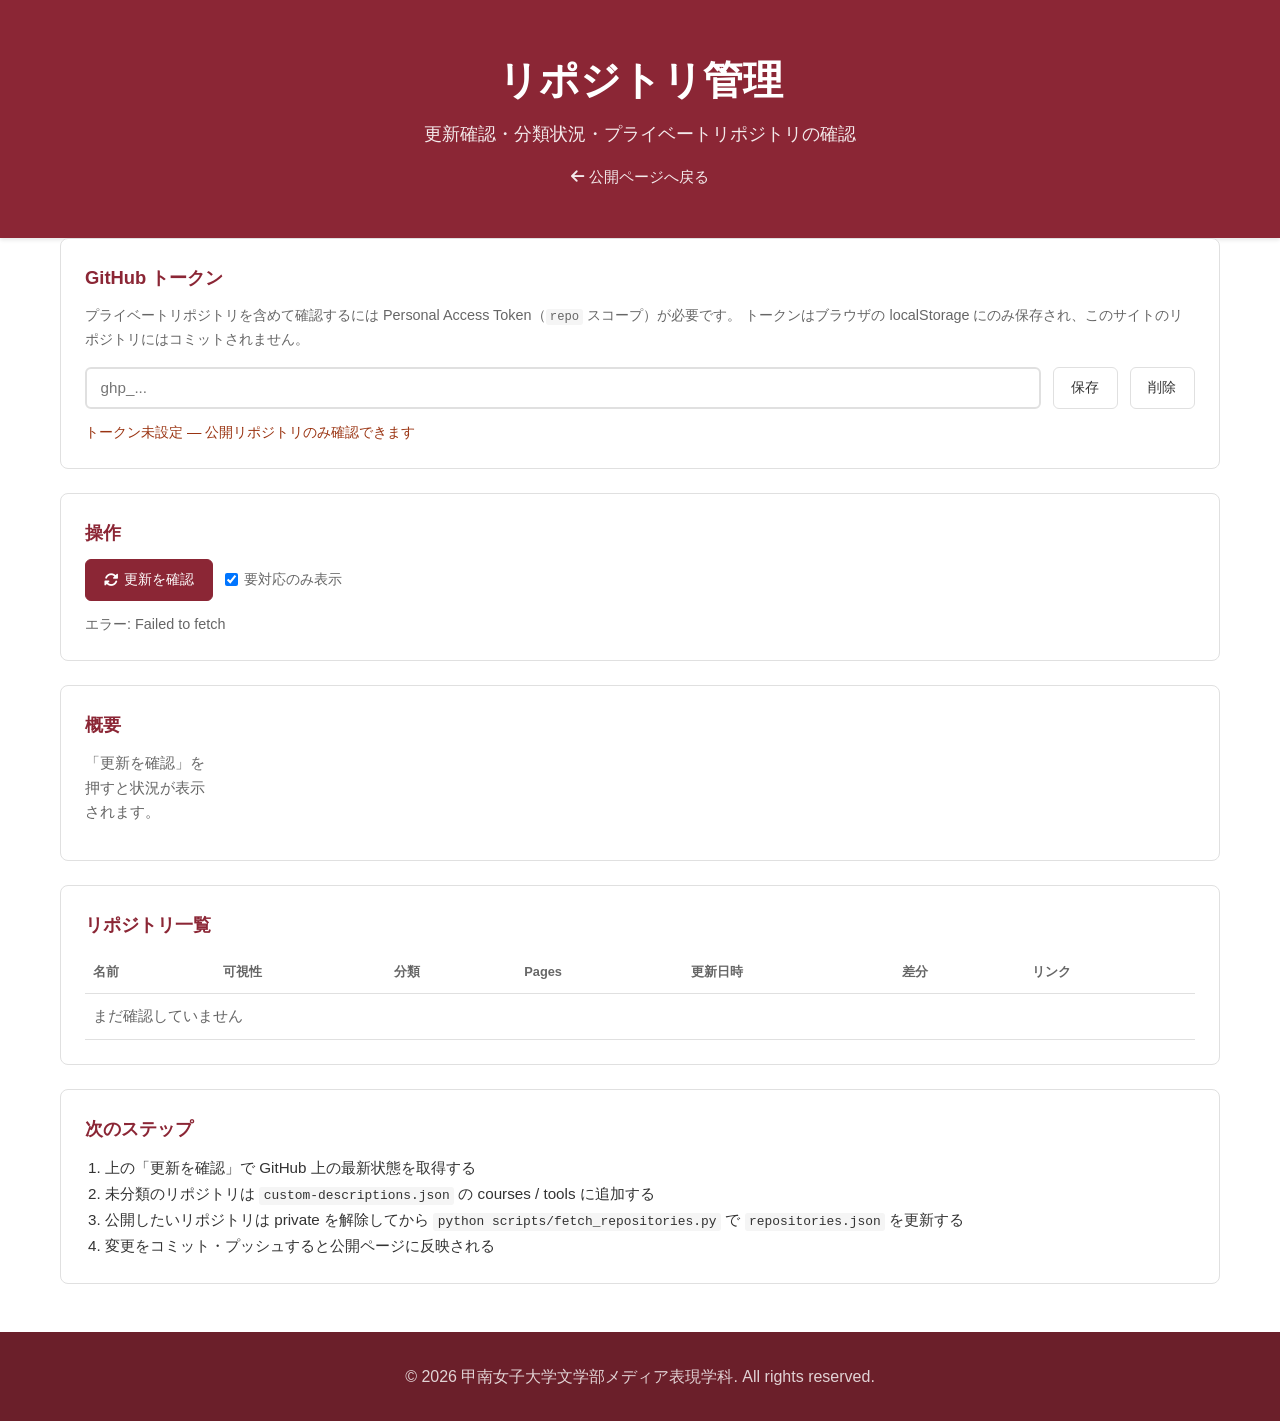
==== admin.html @ 3aaf0fb9 "Add: リポジトリの更新確認・管理画面を追加 private や未分類の状況を admin.html / --check で一覧確認できるようにし、公開用 JSON への private 混入を防ぐ" ====
<!DOCTYPE html>
<html lang="ja">

<head>
    <meta charset="UTF-8">
    <meta name="viewport" content="width=device-width, initial-scale=1.0">
    <meta name="robots" content="noindex, nofollow">
    <title>リポジトリ管理 | kwu-cms</title>
    <link rel="stylesheet" href="https://cdnjs.cloudflare.com/ajax/libs/font-awesome/6.4.0/css/all.min.css"
        integrity="sha512-iecdLmaskl7CVkqkXNQ/ZH/XLlvWZOJyj7Yy7tcenmpD1ypASozpmT/E0iPtmFIB46ZmdtAc9eNBvH0H/ZpiBw=="
        crossorigin="anonymous" referrerpolicy="no-referrer" />
    <link rel="stylesheet" href="styles.css">
    <link rel="stylesheet" href="admin.css">
</head>

<body>
    <header>
        <div class="container">
            <h1>リポジトリ管理</h1>
            <p class="subtitle">更新確認・分類状況・プライベートリポジトリの確認</p>
            <p class="admin-nav"><a href="index.html"><i class="fas fa-arrow-left"></i> 公開ページへ戻る</a></p>
        </div>
    </header>

    <main class="container admin-main">
        <section class="admin-panel" aria-labelledby="token-heading">
            <h2 id="token-heading">GitHub トークン</h2>
            <p class="admin-help">
                プライベートリポジトリを含めて確認するには Personal Access Token（<code>repo</code> スコープ）が必要です。
                トークンはブラウザの localStorage にのみ保存され、このサイトのリポジトリにはコミットされません。
            </p>
            <div class="token-row">
                <input type="password" id="token-input" class="admin-input" placeholder="ghp_..." autocomplete="off"
                    spellcheck="false">
                <button type="button" id="save-token" class="admin-btn">保存</button>
                <button type="button" id="clear-token" class="admin-btn secondary">削除</button>
            </div>
            <p id="token-status" class="token-status" aria-live="polite"></p>
        </section>

        <section class="admin-panel" aria-labelledby="actions-heading">
            <h2 id="actions-heading">操作</h2>
            <div class="action-row">
                <button type="button" id="check-updates" class="admin-btn primary">
                    <i class="fas fa-sync-alt"></i> 更新を確認
                </button>
                <label class="filter-toggle">
                    <input type="checkbox" id="filter-attention" checked>
                    要対応のみ表示
                </label>
            </div>
            <p id="check-status" class="check-status" aria-live="polite"></p>
        </section>

        <section class="admin-panel summary-panel" aria-labelledby="summary-heading">
            <h2 id="summary-heading">概要</h2>
            <div id="summary-cards" class="summary-cards">
                <p class="admin-placeholder">「更新を確認」を押すと状況が表示されます。</p>
            </div>
            <p id="snapshot-meta" class="snapshot-meta"></p>
        </section>

        <section class="admin-panel" aria-labelledby="list-heading">
            <h2 id="list-heading">リポジトリ一覧</h2>
            <div class="table-wrap">
                <table class="admin-table" id="repo-table">
                    <thead>
                        <tr>
                            <th>名前</th>
                            <th>可視性</th>
                            <th>分類</th>
                            <th>Pages</th>
                            <th>更新日時</th>
                            <th>差分</th>
                            <th>リンク</th>
                        </tr>
                    </thead>
                    <tbody id="repo-tbody">
                        <tr>
                            <td colspan="7" class="admin-placeholder">まだ確認していません</td>
                        </tr>
                    </tbody>
                </table>
            </div>
        </section>

        <section class="admin-panel" aria-labelledby="next-heading">
            <h2 id="next-heading">次のステップ</h2>
            <ol id="next-steps" class="next-steps">
                <li>上の「更新を確認」で GitHub 上の最新状態を取得する</li>
                <li>未分類のリポジトリは <code>custom-descriptions.json</code> の courses / tools に追加する</li>
                <li>公開したいリポジトリは private を解除してから
                    <code>python scripts/fetch_repositories.py</code> で <code>repositories.json</code> を更新する</li>
                <li>変更をコミット・プッシュすると公開ページに反映される</li>
            </ol>
            <div id="attention-notes" class="attention-notes"></div>
        </section>
    </main>

    <footer>
        <div class="container">
            <p>&copy; 2026 甲南女子大学文学部メディア表現学科. All rights reserved.</p>
        </div>
    </footer>

    <script src="admin.js"></script>
</body>

</html>
---- styles.css ----
* {
    margin: 0;
    padding: 0;
    box-sizing: border-box;
}

:root {
    --primary-color: #8B2635;
    --secondary-color: #6B1F2A;
    --accent-color: #A0303E;
    --bg-color: #ffffff;
    --card-bg: #ffffff;
    --text-color: #333333;
    --text-light: #666666;
    --border-color: #e0e0e0;
    --shadow: 0 2px 4px rgba(0, 0, 0, 0.08);
    --shadow-hover: 0 4px 12px rgba(0, 0, 0, 0.12);
}

body {
    font-family: -apple-system, BlinkMacSystemFont, 'Segoe UI', 'Roboto', 'Oxygen',
        'Ubuntu', 'Cantarell', 'Fira Sans', 'Droid Sans', 'Helvetica Neue',
        sans-serif;
    background-color: var(--bg-color);
    color: var(--text-color);
    line-height: 1.6;
    min-height: 100vh;
    display: flex;
    flex-direction: column;
}

.container {
    max-width: 1200px;
    margin: 0 auto;
    padding: 0 20px;
    width: 100%;
}

header {
    background: var(--primary-color);
    color: white;
    padding: 3rem 0;
    text-align: center;
    box-shadow: 0 2px 4px rgba(0, 0, 0, 0.1);
}

header h1 {
    font-size: 2.5rem;
    font-weight: 700;
    margin-bottom: 0.5rem;
}

.subtitle {
    font-size: 1.1rem;
    opacity: 0.9;
    font-weight: 300;
}

main {
    flex: 1;
    padding: 3rem 0;
}

.controls {
    margin: 2rem 0;
    display: flex;
    flex-direction: column;
    gap: 1rem;
}

.search-container {
    position: relative;
    width: 100%;
}

.search-input {
    width: 100%;
    padding: 0.75rem 1rem 0.75rem 2.5rem;
    font-size: 1rem;
    border: 2px solid var(--border-color);
    border-radius: 8px;
    background-color: var(--card-bg);
    color: var(--text-color);
    transition: border-color 0.2s ease, box-shadow 0.2s ease;
}

.search-input:focus {
    outline: none;
    border-color: var(--primary-color);
    box-shadow: 0 0 0 3px rgba(139, 38, 53, 0.1);
}

.search-icon {
    position: absolute;
    left: 0.75rem;
    top: 50%;
    transform: translateY(-50%);
    width: 20px;
    height: 20px;
    color: var(--text-light);
    pointer-events: none;
}

.filters {
    display: flex;
    gap: 1rem;
    flex-wrap: wrap;
}

.filter-select {
    padding: 0.75rem 1rem;
    font-size: 0.95rem;
    border: 2px solid var(--border-color);
    border-radius: 8px;
    background-color: var(--card-bg);
    color: var(--text-color);
    cursor: pointer;
    transition: border-color 0.2s ease;
    min-width: 200px;
}

.filter-select:focus {
    outline: none;
    border-color: var(--primary-color);
    box-shadow: 0 0 0 3px rgba(139, 38, 53, 0.1);
}

.stats {
    padding: 0.75rem 1rem;
    background-color: var(--card-bg);
    border-radius: 8px;
    border: 2px solid var(--border-color);
    font-size: 0.95rem;
    color: var(--text-color);
    font-weight: 500;
}

.stats #repo-count {
    color: var(--primary-color);
    font-weight: 700;
    font-size: 1.1rem;
}

.loading {
    text-align: center;
    padding: 3rem;
}

.spinner {
    border: 4px solid var(--border-color);
    border-top: 4px solid var(--primary-color);
    border-radius: 50%;
    width: 50px;
    height: 50px;
    animation: spin 1s linear infinite;
    margin: 0 auto 1rem;
}

@keyframes spin {
    0% {
        transform: rotate(0deg);
    }

    100% {
        transform: rotate(360deg);
    }
}

.error {
    background-color: #fff5f5;
    color: #8B2635;
    padding: 1.5rem;
    border-radius: 8px;
    text-align: left;
    margin: 2rem 0;
    font-family: 'Courier New', monospace;
    font-size: 0.9rem;
    line-height: 1.6;
    border: 1px solid #ffcccc;
}

.error p {
    margin-bottom: 1rem;
    white-space: pre-line;
}

.retry-button {
    background-color: var(--primary-color);
    color: white;
    border: none;
    padding: 0.75rem 1.5rem;
    border-radius: 6px;
    font-size: 1rem;
    font-weight: 500;
    cursor: pointer;
    transition: background-color 0.2s ease;
    margin-top: 1rem;
}

.retry-button:hover {
    background-color: var(--accent-color);
}

.retry-button:active {
    transform: scale(0.98);
}

.repos-grid {
    display: grid;
    grid-template-columns: repeat(auto-fill, minmax(300px, 1fr));
    gap: 2rem;
}

.repo-section {
    margin-top: 2rem;
}

.repo-section:first-child {
    margin-top: 0;
}

.repo-section-title {
    font-size: 1.5rem;
    font-weight: 600;
    color: var(--primary-color);
    margin-bottom: 1.5rem;
    padding-bottom: 0.5rem;
    border-bottom: 2px solid var(--border-color);
}

.repo-card {
    background: var(--card-bg);
    border-radius: 8px;
    padding: 1.5rem;
    box-shadow: var(--shadow);
    transition: transform 0.3s ease, box-shadow 0.3s ease;
    border: 1px solid var(--border-color);
    display: flex;
    flex-direction: column;
    height: 100%;
    position: relative;
}

.repo-card:hover {
    transform: translateY(-3px);
    box-shadow: var(--shadow-hover);
}

.repo-card::before {
    content: '';
    position: absolute;
    top: 0;
    left: 0;
    right: 0;
    height: 3px;
    background: var(--primary-color);
    border-radius: 8px 8px 0 0;
    opacity: 0;
    transition: opacity 0.3s ease;
}

.repo-card.has-pages::before {
    opacity: 1;
}

.repo-card:hover::before {
    opacity: 1;
}

.repo-header {
    margin-bottom: 1rem;
    margin-top: 0.75rem;
}

.repo-title {
    font-size: 1.25rem;
    font-weight: 600;
    color: var(--text-color);
    margin-bottom: 0.5rem;
}

.repo-header-overlay .repo-title {
    font-size: 1.1rem;
    font-weight: 600;
    color: white;
    margin-bottom: 0.25rem;
    text-shadow: 0 2px 4px rgba(0, 0, 0, 0.3);
}

.repo-header-overlay .repo-title a {
    color: white;
    text-decoration: none;
}

.repo-header-overlay .repo-title a:hover {
    text-decoration: underline;
}

.course-summary {
    font-size: 0.95rem;
    color: var(--primary-color);
    margin: 0.5rem 0;
    font-weight: 700;
    line-height: 1.4;
}


.course-tags {
    display: flex;
    gap: 0.5rem;
    flex-wrap: wrap;
    margin-top: 0.75rem;
    justify-content: flex-end;
}

.course-tag {
    display: inline-block;
    padding: 0.25rem 0.75rem;
    font-size: 0.75rem;
    font-weight: 500;
    border-radius: 12px;
    line-height: 1.5;
}

.course-tag-year {
    background-color: rgba(139, 38, 53, 0.1);
    color: var(--primary-color);
    border: 1px solid rgba(139, 38, 53, 0.2);
}

.course-tag-type {
    background-color: rgba(139, 38, 53, 0.15);
    color: var(--primary-color);
    border: 1px solid rgba(139, 38, 53, 0.3);
}

.course-tag-tool {
    background-color: rgba(74, 85, 104, 0.12);
    color: #4a5568;
    border: 1px solid rgba(74, 85, 104, 0.25);
}

.repo-title a {
    color: var(--accent-color);
    text-decoration: none;
    transition: color 0.2s ease;
}

.repo-title a:hover {
    color: var(--primary-color);
    text-decoration: underline;
}

.repo-language {
    display: none;
    /* 言語タグを非表示 */
}

.repo-screenshot {
    width: 100%;
    min-height: 200px;
    height: 200px;
    background-color: var(--bg-color);
    border: 1px solid var(--border-color);
    overflow: hidden;
    border-radius: 8px;
    position: relative;
    display: flex;
    align-items: flex-end;
}

.repo-screenshot img {
    opacity: 1;
}

.repo-header-overlay {
    position: absolute;
    bottom: 0;
    left: 0;
    right: 0;
    padding: 1rem;
    z-index: 2;
    color: white;
}


.repo-screenshot img {
    width: 100%;
    height: auto;
    display: block;
}

.course-description-container {
    margin-bottom: 1rem;
    flex: 1;
}

.course-description {
    color: var(--text-light);
    font-size: 0.875rem;
    line-height: 1.6;
    margin: 0;
}

.repo-meta {
    display: flex;
    align-items: center;
    justify-content: space-between;
    font-size: 0.875rem;
    color: var(--text-light);
    margin-top: auto;
    padding-top: 1rem;
    border-top: 1px solid var(--border-color);
}

.course-link {
    display: inline-flex;
    align-items: center;
    gap: 0.25rem;
    color: var(--primary-color);
    text-decoration: none;
    font-weight: 500;
    transition: color 0.2s ease;
}

.course-link:hover {
    color: var(--secondary-color);
    text-decoration: underline;
}

.course-link svg {
    flex-shrink: 0;
}

.repo-meta span {
    display: flex;
    align-items: center;
    gap: 0.25rem;
}

.repo-links {
    display: flex;
    gap: 0.75rem;
    margin-top: 1rem;
    flex-wrap: wrap;
}

.repo-link {
    display: inline-flex;
    align-items: center;
    gap: 0.5rem;
    padding: 0.5rem 1rem;
    background-color: var(--primary-color);
    color: white;
    text-decoration: none;
    border-radius: 6px;
    font-size: 0.875rem;
    font-weight: 500;
    transition: background-color 0.2s ease;
}

.repo-link:hover {
    background-color: var(--secondary-color);
}

.repo-link.secondary {
    background-color: var(--bg-color);
    color: var(--text-color);
    border: 1px solid var(--border-color);
}

.repo-link.secondary:hover {
    background-color: var(--border-color);
}

.repo-link svg {
    width: 16px;
    height: 16px;
}

footer {
    background-color: var(--secondary-color);
    color: white;
    text-align: center;
    padding: 2rem 0;
    margin-top: 3rem;
}

footer p {
    opacity: 0.8;
}

.footer-admin {
    margin-top: 0.75rem;
    font-size: 0.85rem;
}

.footer-admin a {
    color: rgba(255, 255, 255, 0.75);
    text-decoration: none;
}

.footer-admin a:hover {
    color: white;
    text-decoration: underline;
}

.empty-state {
    text-align: center;
    padding: 3rem;
    color: var(--text-light);
}

.empty-state p {
    font-size: 1.1rem;
}

.repo-card.hidden {
    display: none;
}

@media (max-width: 768px) {
    header h1 {
        font-size: 2rem;
    }

    .subtitle {
        font-size: 1rem;
    }

    .repos-grid {
        grid-template-columns: 1fr;
        gap: 1.5rem;
    }

    main {
        padding: 2rem 0;
    }

    .filters {
        flex-direction: column;
    }

    .filter-select {
        width: 100%;
        min-width: unset;
    }

    .controls {
        margin: 1.5rem 0;
    }
}
---- admin.css ----
.admin-nav {
    margin-top: 1rem;
}

.admin-nav a {
    color: rgba(255, 255, 255, 0.9);
    text-decoration: none;
    font-size: 0.95rem;
}

.admin-nav a:hover {
    text-decoration: underline;
}

.admin-main {
    display: flex;
    flex-direction: column;
    gap: 1.5rem;
}

.admin-panel {
    background: var(--card-bg);
    border: 1px solid var(--border-color);
    border-radius: 8px;
    padding: 1.5rem;
}

.admin-panel h2 {
    font-size: 1.15rem;
    margin-bottom: 0.75rem;
    color: var(--primary-color);
}

.admin-help {
    color: var(--text-light);
    font-size: 0.9rem;
    margin-bottom: 1rem;
}

.admin-help code,
.next-steps code,
.attention-notes code {
    font-size: 0.85em;
    background: #f5f5f5;
    padding: 0.1em 0.35em;
    border-radius: 3px;
}

.token-row,
.action-row {
    display: flex;
    flex-wrap: wrap;
    gap: 0.75rem;
    align-items: center;
}

.admin-input {
    flex: 1;
    min-width: 200px;
    padding: 0.65rem 0.85rem;
    border: 2px solid var(--border-color);
    border-radius: 6px;
    font-size: 0.95rem;
}

.admin-input:focus {
    outline: none;
    border-color: var(--primary-color);
}

.admin-btn {
    padding: 0.65rem 1.1rem;
    border: 1px solid var(--border-color);
    border-radius: 6px;
    background: var(--bg-color);
    color: var(--text-color);
    font-size: 0.9rem;
    font-weight: 500;
    cursor: pointer;
    display: inline-flex;
    align-items: center;
    gap: 0.4rem;
}

.admin-btn:hover {
    background: #f5f5f5;
}

.admin-btn.primary {
    background: var(--primary-color);
    color: white;
    border-color: var(--primary-color);
}

.admin-btn.primary:hover {
    background: var(--secondary-color);
}

.admin-btn.secondary {
    background: transparent;
}

.admin-btn:disabled {
    opacity: 0.6;
    cursor: not-allowed;
}

.token-status,
.check-status,
.snapshot-meta {
    margin-top: 0.75rem;
    font-size: 0.9rem;
    color: var(--text-light);
}

.token-status.ok {
    color: #2d6a4f;
}

.token-status.warn {
    color: #9a3412;
}

.filter-toggle {
    display: inline-flex;
    align-items: center;
    gap: 0.4rem;
    font-size: 0.9rem;
    color: var(--text-light);
    cursor: pointer;
    user-select: none;
}

.summary-cards {
    display: grid;
    grid-template-columns: repeat(auto-fill, minmax(120px, 1fr));
    gap: 0.75rem;
}

.summary-card {
    border: 1px solid var(--border-color);
    border-radius: 6px;
    padding: 0.9rem 0.75rem;
    text-align: center;
}

.summary-card .value {
    display: block;
    font-size: 1.6rem;
    font-weight: 700;
    color: var(--primary-color);
    line-height: 1.2;
}

.summary-card .label {
    display: block;
    font-size: 0.75rem;
    color: var(--text-light);
    margin-top: 0.25rem;
}

.summary-card.attention .value {
    color: #9a3412;
}

.admin-placeholder {
    color: var(--text-light);
    font-size: 0.95rem;
}

.table-wrap {
    overflow-x: auto;
}

.admin-table {
    width: 100%;
    border-collapse: collapse;
    font-size: 0.9rem;
}

.admin-table th,
.admin-table td {
    text-align: left;
    padding: 0.65rem 0.5rem;
    border-bottom: 1px solid var(--border-color);
    vertical-align: top;
}

.admin-table th {
    font-weight: 600;
    color: var(--text-light);
    font-size: 0.8rem;
    white-space: nowrap;
}

.admin-table tr.needs-attention {
    background: #fff7ed;
}

.admin-table tr.row-private {
    background: #f8fafc;
}

.admin-table .repo-name {
    font-weight: 600;
    word-break: break-all;
}

.badge {
    display: inline-block;
    padding: 0.15rem 0.45rem;
    border-radius: 4px;
    font-size: 0.75rem;
    font-weight: 600;
    white-space: nowrap;
}

.badge-public {
    background: #ecfdf5;
    color: #065f46;
}

.badge-private {
    background: #f1f5f9;
    color: #334155;
}

.badge-course {
    background: #fef2f2;
    color: #8B2635;
}

.badge-tool {
    background: #eff6ff;
    color: #1e40af;
}

.badge-hidden {
    background: #f3f4f6;
    color: #4b5563;
}

.badge-unclassified {
    background: #fff7ed;
    color: #9a3412;
}

.badge-new {
    background: #fef3c7;
    color: #92400e;
}

.badge-updated {
    background: #ede9fe;
    color: #5b21b6;
}

.badge-ok {
    background: #ecfdf5;
    color: #065f46;
}

.badge-snapshot-only {
    background: #fee2e2;
    color: #991b1b;
}

.badge-yes {
    color: #065f46;
}

.badge-no {
    color: #9ca3af;
}

.admin-table a {
    color: var(--primary-color);
    text-decoration: none;
}

.admin-table a:hover {
    text-decoration: underline;
}

.next-steps {
    padding-left: 1.25rem;
    color: var(--text-color);
    font-size: 0.95rem;
    line-height: 1.7;
}

.attention-notes {
    margin-top: 1rem;
}

.attention-notes:empty {
    display: none;
}

.attention-list {
    margin: 0;
    padding: 0.75rem 1rem;
    background: #fff7ed;
    border: 1px solid #fed7aa;
    border-radius: 6px;
    font-size: 0.9rem;
}

.attention-list li {
    margin-left: 1rem;
    margin-bottom: 0.35rem;
}

.attention-list li:last-child {
    margin-bottom: 0;
}

@media (max-width: 768px) {
    .admin-panel {
        padding: 1.1rem;
    }

    .summary-cards {
        grid-template-columns: repeat(2, 1fr);
    }
}
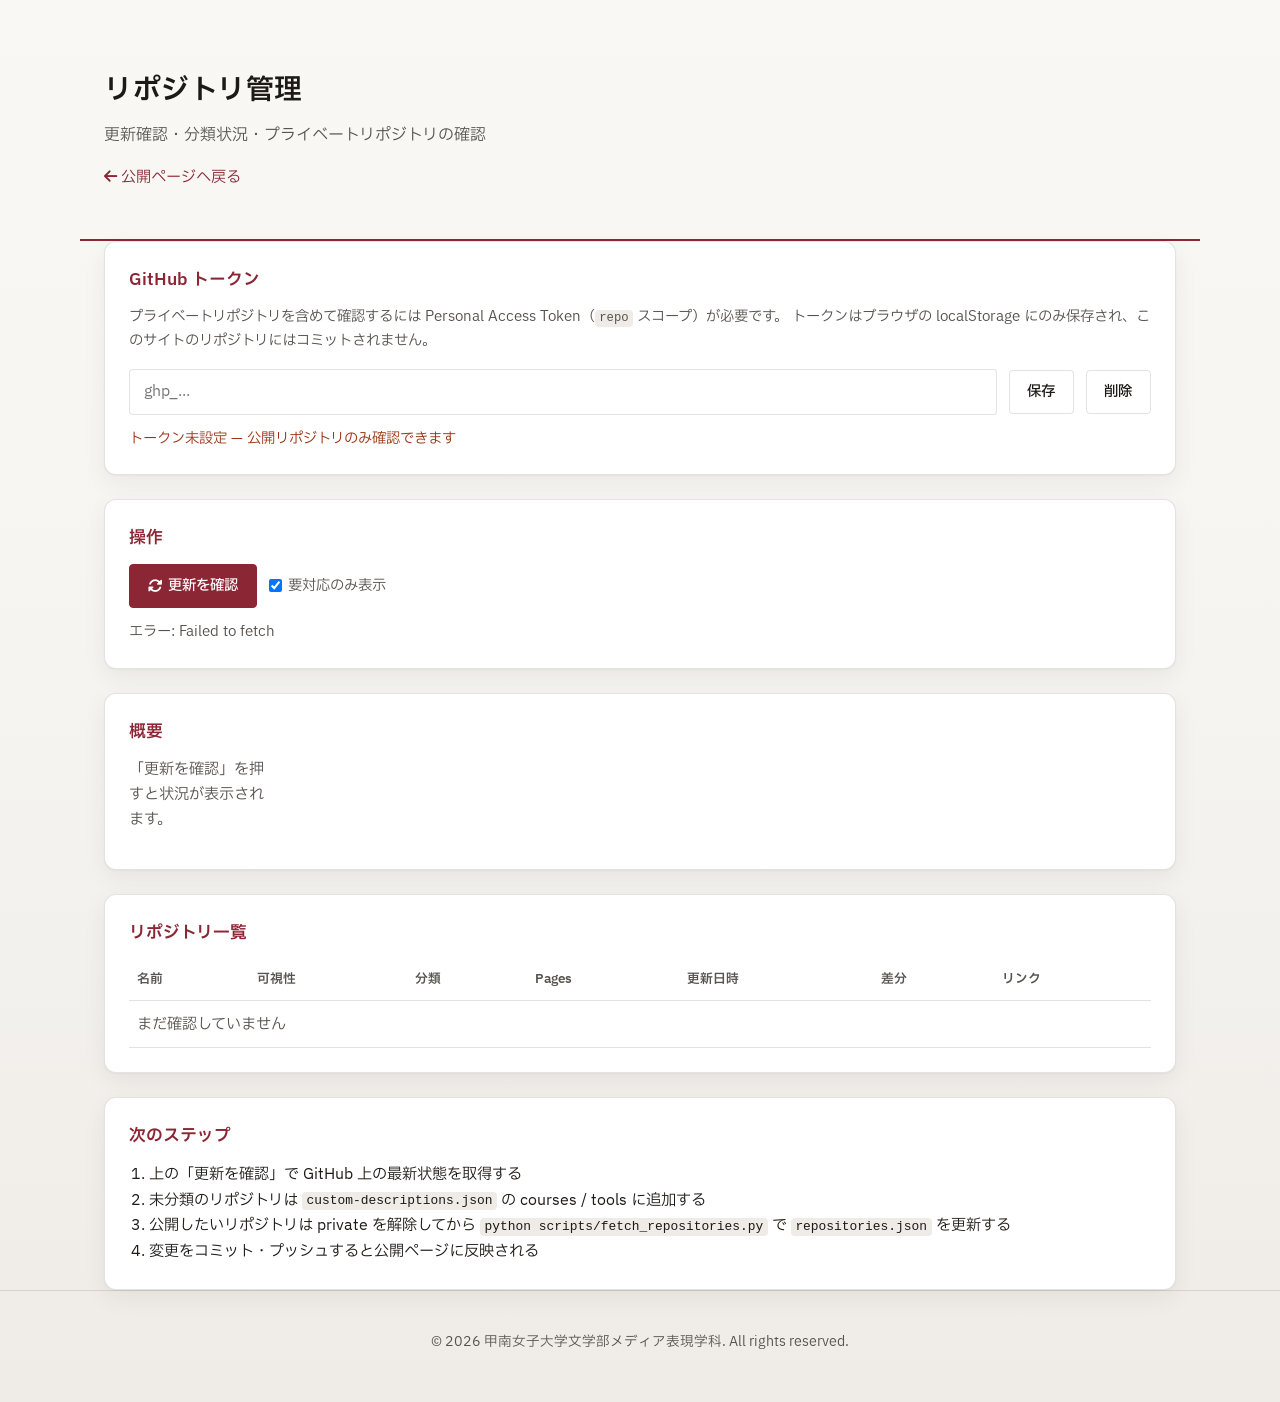
==== commit 704bdf8e: "Update: 公開ページのデザイン刷新とタグ構造の整理 編集的ギャラリーへUIを改修し、year/type を自由記述 tags と events に置き換えた。  Co-authored-by: " ====
--- a/admin.html
+++ b/admin.html
@@ -6,6 +6,9 @@
     <meta name="viewport" content="width=device-width, initial-scale=1.0">
     <meta name="robots" content="noindex, nofollow">
     <title>リポジトリ管理 | kwu-cms</title>
+    <link rel="preconnect" href="https://fonts.googleapis.com">
+    <link rel="preconnect" href="https://fonts.gstatic.com" crossorigin>
+    <link href="https://fonts.googleapis.com/css2?family=IBM+Plex+Sans+JP:wght@400;500;600&family=Shippori+Mincho:wght@500;600;700&display=swap" rel="stylesheet">
     <link rel="stylesheet" href="https://cdnjs.cloudflare.com/ajax/libs/font-awesome/6.4.0/css/all.min.css"
         integrity="sha512-iecdLmaskl7CVkqkXNQ/ZH/XLlvWZOJyj7Yy7tcenmpD1ypASozpmT/E0iPtmFIB46ZmdtAc9eNBvH0H/ZpiBw=="
         crossorigin="anonymous" referrerpolicy="no-referrer" />
--- a/styles.css
+++ b/styles.css
@@ -5,62 +5,449 @@
 }
 
 :root {
-    --primary-color: #8B2635;
+    --ink: #1c1917;
+    --ink-muted: #57534e;
+    --paper: #f7f5f2;
+    --paper-deep: #efece7;
+    --card-bg: #ffffff;
+    --line: rgba(28, 25, 23, 0.12);
+    --accent: #8B2635;
+    --accent-soft: rgba(139, 38, 53, 0.08);
+    --radius: 12px;
+    --radius-sm: 4px;
+    --shadow: 0 1px 2px rgba(28, 25, 23, 0.04), 0 8px 24px rgba(28, 25, 23, 0.06);
+    --shadow-hover: 0 2px 4px rgba(28, 25, 23, 0.06), 0 16px 32px rgba(28, 25, 23, 0.1);
+    --font-display: "Shippori Mincho", "Hiragino Mincho ProN", "Yu Mincho", serif;
+    --font-body: "IBM Plex Sans JP", "Hiragino Sans", "Yu Gothic UI", sans-serif;
+    --container: 1120px;
+
+    /* 互換エイリアス（admin 等） */
+    --primary-color: var(--accent);
     --secondary-color: #6B1F2A;
-    --accent-color: #A0303E;
-    --bg-color: #ffffff;
-    --card-bg: #ffffff;
-    --text-color: #333333;
-    --text-light: #666666;
-    --border-color: #e0e0e0;
-    --shadow: 0 2px 4px rgba(0, 0, 0, 0.08);
-    --shadow-hover: 0 4px 12px rgba(0, 0, 0, 0.12);
+    --accent-color: var(--accent);
+    --bg-color: var(--paper);
+    --text-color: var(--ink);
+    --text-light: var(--ink-muted);
+    --border-color: var(--line);
 }
 
 body {
-    font-family: -apple-system, BlinkMacSystemFont, 'Segoe UI', 'Roboto', 'Oxygen',
-        'Ubuntu', 'Cantarell', 'Fira Sans', 'Droid Sans', 'Helvetica Neue',
-        sans-serif;
-    background-color: var(--bg-color);
-    color: var(--text-color);
-    line-height: 1.6;
+    font-family: var(--font-body);
+    background-color: var(--paper);
+    background-image:
+        radial-gradient(rgba(28, 25, 23, 0.045) 0.7px, transparent 0.7px),
+        linear-gradient(180deg, #faf8f5 0%, var(--paper) 40%, var(--paper-deep) 100%);
+    background-size: 18px 18px, auto;
+    color: var(--ink);
+    line-height: 1.65;
     min-height: 100vh;
     display: flex;
     flex-direction: column;
+    -webkit-font-smoothing: antialiased;
 }
 
 .container {
-    max-width: 1200px;
+    max-width: var(--container);
     margin: 0 auto;
-    padding: 0 20px;
+    padding: 0 1.5rem;
     width: 100%;
 }
 
+/* —— Header —— */
 header {
-    background: var(--primary-color);
-    color: white;
-    padding: 3rem 0;
-    text-align: center;
-    box-shadow: 0 2px 4px rgba(0, 0, 0, 0.1);
+    position: relative;
+    background: transparent;
+    color: var(--ink);
+    padding: 4.5rem 0 0;
+    text-align: left;
+    box-shadow: none;
+    border-bottom: none;
+}
+
+header .container {
+    padding-bottom: 3rem;
+    border-bottom: 2px solid var(--accent);
+    animation: header-line 0.9s ease-out both;
+}
+
+@keyframes header-line {
+    from {
+        border-bottom-color: transparent;
+    }
+    to {
+        border-bottom-color: var(--accent);
+    }
+}
+
+.brand-kicker {
+    display: block;
+    font-family: var(--font-body);
+    font-size: 0.75rem;
+    font-weight: 500;
+    letter-spacing: 0.18em;
+    text-transform: uppercase;
+    color: var(--accent);
+    margin-bottom: 0.85rem;
 }
 
 header h1 {
-    font-size: 2.5rem;
-    font-weight: 700;
-    margin-bottom: 0.5rem;
+    font-family: var(--font-display);
+    font-size: clamp(1.75rem, 4vw, 2.75rem);
+    font-weight: 600;
+    line-height: 1.35;
+    letter-spacing: 0.02em;
+    margin-bottom: 0.75rem;
+    color: var(--ink);
 }
 
 .subtitle {
-    font-size: 1.1rem;
-    opacity: 0.9;
-    font-weight: 300;
-}
-
+    font-size: 1rem;
+    font-weight: 400;
+    color: var(--ink-muted);
+    max-width: 28rem;
+}
+
+/* —— Main —— */
 main {
     flex: 1;
-    padding: 3rem 0;
-}
-
+    padding: 3.5rem 0 4rem;
+}
+
+#repos-container {
+    display: flex;
+    flex-direction: column;
+    gap: 3.5rem;
+}
+
+.loading {
+    text-align: center;
+    padding: 4rem 1rem;
+    color: var(--ink-muted);
+}
+
+.spinner {
+    border: 2px solid var(--line);
+    border-top-color: var(--accent);
+    border-radius: 50%;
+    width: 40px;
+    height: 40px;
+    animation: spin 0.8s linear infinite;
+    margin: 0 auto 1rem;
+}
+
+@keyframes spin {
+    to {
+        transform: rotate(360deg);
+    }
+}
+
+.error {
+    background-color: #fff8f8;
+    color: var(--accent);
+    padding: 1.5rem;
+    border-radius: var(--radius);
+    text-align: left;
+    margin: 2rem 0;
+    font-family: var(--font-body);
+    font-size: 0.9rem;
+    line-height: 1.6;
+    border: 1px solid rgba(139, 38, 53, 0.2);
+}
+
+.error p {
+    margin-bottom: 1rem;
+    white-space: pre-line;
+}
+
+.retry-button {
+    background-color: var(--accent);
+    color: white;
+    border: none;
+    padding: 0.7rem 1.25rem;
+    border-radius: var(--radius-sm);
+    font-size: 0.95rem;
+    font-weight: 500;
+    font-family: var(--font-body);
+    cursor: pointer;
+    transition: background-color 0.2s ease, transform 0.15s ease;
+    margin-top: 0.5rem;
+}
+
+.retry-button:hover {
+    background-color: var(--secondary-color);
+}
+
+.retry-button:active {
+    transform: scale(0.98);
+}
+
+/* —— Sections —— */
+.repo-section {
+    margin: 0;
+}
+
+.repo-section-title {
+    font-family: var(--font-display);
+    font-size: 1.35rem;
+    font-weight: 600;
+    color: var(--ink);
+    margin-bottom: 1.75rem;
+    padding-bottom: 0.75rem;
+    border-bottom: 2px solid var(--accent);
+    width: fit-content;
+    max-width: 100%;
+}
+
+.repo-section.reveal .repo-section-title {
+    border-bottom-color: transparent;
+    transition: border-bottom-color 0.6s ease;
+}
+
+.repo-section.reveal.is-visible .repo-section-title {
+    border-bottom-color: var(--accent);
+}
+
+.repos-grid {
+    display: grid;
+    grid-template-columns: repeat(auto-fill, minmax(300px, 1fr));
+    gap: 1.75rem;
+}
+
+/* —— Cards —— */
+.repo-card {
+    background: var(--card-bg);
+    border-radius: var(--radius);
+    border: 1px solid var(--line);
+    box-shadow: var(--shadow);
+    overflow: hidden;
+    display: flex;
+    flex-direction: column;
+    height: 100%;
+    transition: transform 0.35s ease, box-shadow 0.35s ease, border-color 0.35s ease;
+}
+
+.repo-card.is-clickable {
+    cursor: pointer;
+}
+
+.repo-card:hover {
+    transform: translateY(-4px);
+    box-shadow: var(--shadow-hover);
+    border-color: rgba(139, 38, 53, 0.25);
+}
+
+.repo-media {
+    position: relative;
+    width: 100%;
+    aspect-ratio: 16 / 9;
+    background-color: var(--paper-deep);
+    overflow: hidden;
+    flex-shrink: 0;
+}
+
+.repo-media-image {
+    position: absolute;
+    inset: 0;
+    background-size: cover;
+    background-position: center;
+    transform: scale(1);
+    transition: transform 0.55s ease;
+}
+
+.repo-card:hover .repo-media.has-image .repo-media-image {
+    transform: scale(1.04);
+}
+
+.repo-media.is-placeholder {
+    background: linear-gradient(135deg, var(--paper-deep) 0%, #e7e2db 100%);
+}
+
+.repo-media.is-placeholder::before {
+    content: "";
+    position: absolute;
+    inset: 0;
+    background-image: radial-gradient(rgba(139, 38, 53, 0.08) 1px, transparent 1px);
+    background-size: 14px 14px;
+    z-index: 1;
+}
+
+.repo-media.is-placeholder .repo-media-image {
+    display: none;
+}
+
+.repo-body {
+    display: flex;
+    flex-direction: column;
+    flex: 1;
+    padding: 1.25rem 1.35rem 1.35rem;
+    gap: 0.65rem;
+}
+
+.repo-tags {
+    display: flex;
+    gap: 0.4rem;
+    flex-wrap: wrap;
+}
+
+.course-tag {
+    display: inline-block;
+    padding: 0.15rem 0.5rem;
+    font-size: 0.7rem;
+    font-weight: 500;
+    letter-spacing: 0.02em;
+    border-radius: var(--radius-sm);
+    line-height: 1.5;
+    border: 1px solid var(--line);
+    background: transparent;
+    color: var(--ink-muted);
+}
+
+.course-tag-course {
+    border-color: rgba(139, 38, 53, 0.22);
+    color: var(--accent);
+    background: var(--accent-soft);
+}
+
+.course-tag-event {
+    border-color: rgba(28, 25, 23, 0.2);
+    color: var(--ink);
+    background: rgba(28, 25, 23, 0.04);
+}
+
+.course-tag-tool {
+    border-color: rgba(28, 25, 23, 0.18);
+    color: var(--ink-muted);
+    background: rgba(28, 25, 23, 0.04);
+}
+
+.repo-title {
+    font-family: var(--font-display);
+    font-size: 1.15rem;
+    font-weight: 600;
+    line-height: 1.4;
+    color: var(--ink);
+    letter-spacing: 0.01em;
+}
+
+.repo-title a {
+    color: inherit;
+    text-decoration: none;
+    transition: color 0.2s ease;
+}
+
+.repo-card:hover .repo-title a,
+.repo-title a:hover {
+    color: var(--accent);
+}
+
+.repo-summary {
+    font-size: 0.92rem;
+    font-weight: 500;
+    color: var(--ink);
+    line-height: 1.55;
+    margin: 0;
+}
+
+.repo-description {
+    color: var(--ink-muted);
+    font-size: 0.85rem;
+    line-height: 1.65;
+    margin: 0;
+    flex: 1;
+}
+
+.repo-meta {
+    display: flex;
+    align-items: center;
+    justify-content: space-between;
+    gap: 0.75rem;
+    font-size: 0.8rem;
+    color: var(--ink-muted);
+    margin-top: auto;
+    padding-top: 1rem;
+    border-top: 1px solid var(--line);
+}
+
+.repo-updated {
+    white-space: nowrap;
+}
+
+.course-link {
+    display: inline-flex;
+    align-items: center;
+    gap: 0.35rem;
+    color: var(--accent);
+    text-decoration: none;
+    font-weight: 500;
+    letter-spacing: 0.02em;
+    transition: gap 0.2s ease, color 0.2s ease;
+}
+
+.course-link:hover {
+    color: var(--secondary-color);
+    gap: 0.5rem;
+}
+
+/* —— Reveal motion —— */
+.reveal {
+    opacity: 0;
+    transform: translateY(12px);
+    transition: opacity 0.55s ease, transform 0.55s ease;
+    transition-delay: var(--reveal-delay, 0ms);
+}
+
+.reveal.is-visible {
+    opacity: 1;
+    transform: translateY(0);
+}
+
+/* —— Footer —— */
+footer {
+    background: transparent;
+    color: var(--ink-muted);
+    text-align: center;
+    padding: 2.5rem 0 3rem;
+    margin-top: auto;
+    border-top: 1px solid var(--line);
+}
+
+footer p {
+    opacity: 1;
+    font-size: 0.85rem;
+}
+
+.footer-admin {
+    margin-top: 0.75rem;
+    font-size: 0.8rem;
+}
+
+.footer-admin a {
+    color: var(--ink-muted);
+    text-decoration: none;
+    border-bottom: 1px solid transparent;
+    transition: color 0.2s ease, border-color 0.2s ease;
+}
+
+.footer-admin a:hover {
+    color: var(--accent);
+    border-bottom-color: var(--accent);
+}
+
+.empty-state {
+    text-align: center;
+    padding: 3rem;
+    color: var(--ink-muted);
+}
+
+.empty-state p {
+    font-size: 1.05rem;
+}
+
+.repo-card.hidden {
+    display: none;
+}
+
+/* —— Legacy unused controls (kept harmless) —— */
 .controls {
     margin: 2rem 0;
     display: flex;
@@ -73,480 +460,69 @@
     width: 100%;
 }
 
-.search-input {
+.search-input,
+.filter-select {
     width: 100%;
-    padding: 0.75rem 1rem 0.75rem 2.5rem;
+    padding: 0.75rem 1rem;
     font-size: 1rem;
-    border: 2px solid var(--border-color);
-    border-radius: 8px;
+    border: 1px solid var(--line);
+    border-radius: var(--radius-sm);
     background-color: var(--card-bg);
-    color: var(--text-color);
-    transition: border-color 0.2s ease, box-shadow 0.2s ease;
-}
-
-.search-input:focus {
-    outline: none;
-    border-color: var(--primary-color);
-    box-shadow: 0 0 0 3px rgba(139, 38, 53, 0.1);
-}
-
-.search-icon {
-    position: absolute;
-    left: 0.75rem;
-    top: 50%;
-    transform: translateY(-50%);
-    width: 20px;
-    height: 20px;
-    color: var(--text-light);
-    pointer-events: none;
-}
-
-.filters {
-    display: flex;
-    gap: 1rem;
-    flex-wrap: wrap;
-}
-
-.filter-select {
-    padding: 0.75rem 1rem;
-    font-size: 0.95rem;
-    border: 2px solid var(--border-color);
-    border-radius: 8px;
-    background-color: var(--card-bg);
-    color: var(--text-color);
-    cursor: pointer;
-    transition: border-color 0.2s ease;
-    min-width: 200px;
-}
-
-.filter-select:focus {
-    outline: none;
-    border-color: var(--primary-color);
-    box-shadow: 0 0 0 3px rgba(139, 38, 53, 0.1);
-}
-
-.stats {
-    padding: 0.75rem 1rem;
-    background-color: var(--card-bg);
-    border-radius: 8px;
-    border: 2px solid var(--border-color);
-    font-size: 0.95rem;
-    color: var(--text-color);
-    font-weight: 500;
-}
-
-.stats #repo-count {
-    color: var(--primary-color);
-    font-weight: 700;
-    font-size: 1.1rem;
-}
-
-.loading {
-    text-align: center;
-    padding: 3rem;
-}
-
-.spinner {
-    border: 4px solid var(--border-color);
-    border-top: 4px solid var(--primary-color);
-    border-radius: 50%;
-    width: 50px;
-    height: 50px;
-    animation: spin 1s linear infinite;
-    margin: 0 auto 1rem;
-}
-
-@keyframes spin {
-    0% {
-        transform: rotate(0deg);
-    }
-
-    100% {
-        transform: rotate(360deg);
-    }
-}
-
-.error {
-    background-color: #fff5f5;
-    color: #8B2635;
-    padding: 1.5rem;
-    border-radius: 8px;
-    text-align: left;
-    margin: 2rem 0;
-    font-family: 'Courier New', monospace;
-    font-size: 0.9rem;
-    line-height: 1.6;
-    border: 1px solid #ffcccc;
-}
-
-.error p {
-    margin-bottom: 1rem;
-    white-space: pre-line;
-}
-
-.retry-button {
-    background-color: var(--primary-color);
-    color: white;
-    border: none;
-    padding: 0.75rem 1.5rem;
-    border-radius: 6px;
-    font-size: 1rem;
-    font-weight: 500;
-    cursor: pointer;
-    transition: background-color 0.2s ease;
-    margin-top: 1rem;
-}
-
-.retry-button:hover {
-    background-color: var(--accent-color);
-}
-
-.retry-button:active {
-    transform: scale(0.98);
-}
-
-.repos-grid {
-    display: grid;
-    grid-template-columns: repeat(auto-fill, minmax(300px, 1fr));
-    gap: 2rem;
-}
-
-.repo-section {
-    margin-top: 2rem;
-}
-
-.repo-section:first-child {
-    margin-top: 0;
-}
-
-.repo-section-title {
-    font-size: 1.5rem;
-    font-weight: 600;
-    color: var(--primary-color);
-    margin-bottom: 1.5rem;
-    padding-bottom: 0.5rem;
-    border-bottom: 2px solid var(--border-color);
-}
-
-.repo-card {
-    background: var(--card-bg);
-    border-radius: 8px;
-    padding: 1.5rem;
-    box-shadow: var(--shadow);
-    transition: transform 0.3s ease, box-shadow 0.3s ease;
-    border: 1px solid var(--border-color);
-    display: flex;
-    flex-direction: column;
-    height: 100%;
-    position: relative;
-}
-
-.repo-card:hover {
-    transform: translateY(-3px);
-    box-shadow: var(--shadow-hover);
-}
-
-.repo-card::before {
-    content: '';
-    position: absolute;
-    top: 0;
-    left: 0;
-    right: 0;
-    height: 3px;
-    background: var(--primary-color);
-    border-radius: 8px 8px 0 0;
-    opacity: 0;
-    transition: opacity 0.3s ease;
-}
-
-.repo-card.has-pages::before {
-    opacity: 1;
-}
-
-.repo-card:hover::before {
-    opacity: 1;
-}
-
-.repo-header {
-    margin-bottom: 1rem;
-    margin-top: 0.75rem;
-}
-
-.repo-title {
-    font-size: 1.25rem;
-    font-weight: 600;
-    color: var(--text-color);
-    margin-bottom: 0.5rem;
-}
-
-.repo-header-overlay .repo-title {
-    font-size: 1.1rem;
-    font-weight: 600;
-    color: white;
-    margin-bottom: 0.25rem;
-    text-shadow: 0 2px 4px rgba(0, 0, 0, 0.3);
-}
-
-.repo-header-overlay .repo-title a {
-    color: white;
-    text-decoration: none;
-}
-
-.repo-header-overlay .repo-title a:hover {
-    text-decoration: underline;
-}
-
-.course-summary {
-    font-size: 0.95rem;
-    color: var(--primary-color);
-    margin: 0.5rem 0;
-    font-weight: 700;
-    line-height: 1.4;
-}
-
-
-.course-tags {
-    display: flex;
-    gap: 0.5rem;
-    flex-wrap: wrap;
-    margin-top: 0.75rem;
-    justify-content: flex-end;
-}
-
-.course-tag {
-    display: inline-block;
-    padding: 0.25rem 0.75rem;
-    font-size: 0.75rem;
-    font-weight: 500;
-    border-radius: 12px;
-    line-height: 1.5;
-}
-
-.course-tag-year {
-    background-color: rgba(139, 38, 53, 0.1);
-    color: var(--primary-color);
-    border: 1px solid rgba(139, 38, 53, 0.2);
-}
-
-.course-tag-type {
-    background-color: rgba(139, 38, 53, 0.15);
-    color: var(--primary-color);
-    border: 1px solid rgba(139, 38, 53, 0.3);
-}
-
-.course-tag-tool {
-    background-color: rgba(74, 85, 104, 0.12);
-    color: #4a5568;
-    border: 1px solid rgba(74, 85, 104, 0.25);
-}
-
-.repo-title a {
-    color: var(--accent-color);
-    text-decoration: none;
-    transition: color 0.2s ease;
-}
-
-.repo-title a:hover {
-    color: var(--primary-color);
-    text-decoration: underline;
-}
-
-.repo-language {
-    display: none;
-    /* 言語タグを非表示 */
-}
-
-.repo-screenshot {
-    width: 100%;
-    min-height: 200px;
-    height: 200px;
-    background-color: var(--bg-color);
-    border: 1px solid var(--border-color);
-    overflow: hidden;
-    border-radius: 8px;
-    position: relative;
-    display: flex;
-    align-items: flex-end;
-}
-
-.repo-screenshot img {
-    opacity: 1;
-}
-
-.repo-header-overlay {
-    position: absolute;
-    bottom: 0;
-    left: 0;
-    right: 0;
-    padding: 1rem;
-    z-index: 2;
-    color: white;
-}
-
-
-.repo-screenshot img {
-    width: 100%;
-    height: auto;
-    display: block;
-}
-
-.course-description-container {
-    margin-bottom: 1rem;
-    flex: 1;
-}
-
-.course-description {
-    color: var(--text-light);
-    font-size: 0.875rem;
-    line-height: 1.6;
-    margin: 0;
-}
-
-.repo-meta {
-    display: flex;
-    align-items: center;
-    justify-content: space-between;
-    font-size: 0.875rem;
-    color: var(--text-light);
-    margin-top: auto;
-    padding-top: 1rem;
-    border-top: 1px solid var(--border-color);
-}
-
-.course-link {
-    display: inline-flex;
-    align-items: center;
-    gap: 0.25rem;
-    color: var(--primary-color);
-    text-decoration: none;
-    font-weight: 500;
-    transition: color 0.2s ease;
-}
-
-.course-link:hover {
-    color: var(--secondary-color);
-    text-decoration: underline;
-}
-
-.course-link svg {
-    flex-shrink: 0;
-}
-
-.repo-meta span {
-    display: flex;
-    align-items: center;
-    gap: 0.25rem;
-}
-
-.repo-links {
-    display: flex;
-    gap: 0.75rem;
-    margin-top: 1rem;
-    flex-wrap: wrap;
-}
-
-.repo-link {
-    display: inline-flex;
-    align-items: center;
-    gap: 0.5rem;
-    padding: 0.5rem 1rem;
-    background-color: var(--primary-color);
-    color: white;
-    text-decoration: none;
-    border-radius: 6px;
-    font-size: 0.875rem;
-    font-weight: 500;
-    transition: background-color 0.2s ease;
-}
-
-.repo-link:hover {
-    background-color: var(--secondary-color);
-}
-
-.repo-link.secondary {
-    background-color: var(--bg-color);
-    color: var(--text-color);
-    border: 1px solid var(--border-color);
-}
-
-.repo-link.secondary:hover {
-    background-color: var(--border-color);
-}
-
-.repo-link svg {
-    width: 16px;
-    height: 16px;
-}
-
-footer {
-    background-color: var(--secondary-color);
-    color: white;
-    text-align: center;
-    padding: 2rem 0;
-    margin-top: 3rem;
-}
-
-footer p {
-    opacity: 0.8;
-}
-
-.footer-admin {
-    margin-top: 0.75rem;
-    font-size: 0.85rem;
-}
-
-.footer-admin a {
-    color: rgba(255, 255, 255, 0.75);
-    text-decoration: none;
-}
-
-.footer-admin a:hover {
-    color: white;
-    text-decoration: underline;
-}
-
-.empty-state {
-    text-align: center;
-    padding: 3rem;
-    color: var(--text-light);
-}
-
-.empty-state p {
-    font-size: 1.1rem;
-}
-
-.repo-card.hidden {
-    display: none;
+    color: var(--ink);
+    font-family: var(--font-body);
 }
 
 @media (max-width: 768px) {
+    header {
+        padding: 3rem 0 0;
+        text-align: left;
+    }
+
     header h1 {
-        font-size: 2rem;
+        font-size: 1.65rem;
     }
 
     .subtitle {
-        font-size: 1rem;
+        font-size: 0.95rem;
+    }
+
+    main {
+        padding: 2.5rem 0 3rem;
+    }
+
+    #repos-container {
+        gap: 2.75rem;
     }
 
     .repos-grid {
         grid-template-columns: 1fr;
-        gap: 1.5rem;
-    }
-
-    main {
-        padding: 2rem 0;
-    }
-
-    .filters {
-        flex-direction: column;
-    }
-
-    .filter-select {
-        width: 100%;
-        min-width: unset;
-    }
-
-    .controls {
-        margin: 1.5rem 0;
-    }
-}+        gap: 1.35rem;
+    }
+
+    .repo-body {
+        padding: 1.1rem 1.15rem 1.2rem;
+    }
+}
+
+@media (prefers-reduced-motion: reduce) {
+    *,
+    *::before,
+    *::after {
+        animation-duration: 0.01ms !important;
+        animation-iteration-count: 1 !important;
+        transition-duration: 0.01ms !important;
+    }
+
+    .reveal {
+        opacity: 1;
+        transform: none;
+    }
+
+    .repo-card:hover {
+        transform: none;
+    }
+
+    .repo-card:hover .repo-media.has-image .repo-media-image {
+        transform: none;
+    }
+}
--- a/admin.css
+++ b/admin.css
@@ -3,13 +3,24 @@
 }
 
 .admin-nav a {
-    color: rgba(255, 255, 255, 0.9);
+    color: var(--accent);
     text-decoration: none;
     font-size: 0.95rem;
+    border-bottom: 1px solid transparent;
 }
 
 .admin-nav a:hover {
-    text-decoration: underline;
+    border-bottom-color: var(--accent);
+}
+
+body:has(.admin-main) header {
+    text-align: left;
+}
+
+body:has(.admin-main) header h1 {
+    font-family: var(--font-body);
+    font-size: 1.75rem;
+    font-weight: 600;
 }
 
 .admin-main {
@@ -21,14 +32,17 @@
 .admin-panel {
     background: var(--card-bg);
     border: 1px solid var(--border-color);
-    border-radius: 8px;
+    border-radius: var(--radius);
     padding: 1.5rem;
+    box-shadow: var(--shadow);
 }
 
 .admin-panel h2 {
-    font-size: 1.15rem;
+    font-size: 1.05rem;
+    font-weight: 600;
     margin-bottom: 0.75rem;
-    color: var(--primary-color);
+    color: var(--accent);
+    font-family: var(--font-body);
 }
 
 .admin-help {
@@ -41,9 +55,9 @@
 .next-steps code,
 .attention-notes code {
     font-size: 0.85em;
-    background: #f5f5f5;
+    background: var(--paper-deep, #efece7);
     padding: 0.1em 0.35em;
-    border-radius: 3px;
+    border-radius: var(--radius-sm);
 }
 
 .token-row,
@@ -58,24 +72,29 @@
     flex: 1;
     min-width: 200px;
     padding: 0.65rem 0.85rem;
-    border: 2px solid var(--border-color);
-    border-radius: 6px;
+    border: 1px solid var(--border-color);
+    border-radius: var(--radius-sm);
     font-size: 0.95rem;
+    font-family: var(--font-body);
+    background: var(--card-bg);
+    color: var(--text-color);
 }
 
 .admin-input:focus {
     outline: none;
-    border-color: var(--primary-color);
+    border-color: var(--accent);
+    box-shadow: 0 0 0 3px var(--accent-soft, rgba(139, 38, 53, 0.08));
 }
 
 .admin-btn {
     padding: 0.65rem 1.1rem;
     border: 1px solid var(--border-color);
-    border-radius: 6px;
-    background: var(--bg-color);
+    border-radius: var(--radius-sm);
+    background: var(--card-bg);
     color: var(--text-color);
     font-size: 0.9rem;
     font-weight: 500;
+    font-family: var(--font-body);
     cursor: pointer;
     display: inline-flex;
     align-items: center;
@@ -83,13 +102,13 @@
 }
 
 .admin-btn:hover {
-    background: #f5f5f5;
+    background: var(--paper-deep, #efece7);
 }
 
 .admin-btn.primary {
-    background: var(--primary-color);
+    background: var(--accent);
     color: white;
-    border-color: var(--primary-color);
+    border-color: var(--accent);
 }
 
 .admin-btn.primary:hover {
@@ -139,16 +158,17 @@
 
 .summary-card {
     border: 1px solid var(--border-color);
-    border-radius: 6px;
+    border-radius: var(--radius-sm);
     padding: 0.9rem 0.75rem;
     text-align: center;
+    background: var(--card-bg);
 }
 
 .summary-card .value {
     display: block;
     font-size: 1.6rem;
     font-weight: 700;
-    color: var(--primary-color);
+    color: var(--accent);
     line-height: 1.2;
 }
 
@@ -209,7 +229,7 @@
 .badge {
     display: inline-block;
     padding: 0.15rem 0.45rem;
-    border-radius: 4px;
+    border-radius: var(--radius-sm);
     font-size: 0.75rem;
     font-weight: 600;
     white-space: nowrap;
@@ -226,8 +246,13 @@
 }
 
 .badge-course {
-    background: #fef2f2;
-    color: #8B2635;
+    background: var(--accent-soft, rgba(139, 38, 53, 0.08));
+    color: var(--accent);
+}
+
+.badge-event {
+    background: #f3f4f6;
+    color: #1c1917;
 }
 
 .badge-tool {
@@ -274,7 +299,7 @@
 }
 
 .admin-table a {
-    color: var(--primary-color);
+    color: var(--accent);
     text-decoration: none;
 }
 
@@ -302,7 +327,7 @@
     padding: 0.75rem 1rem;
     background: #fff7ed;
     border: 1px solid #fed7aa;
-    border-radius: 6px;
+    border-radius: var(--radius-sm);
     font-size: 0.9rem;
 }
 
